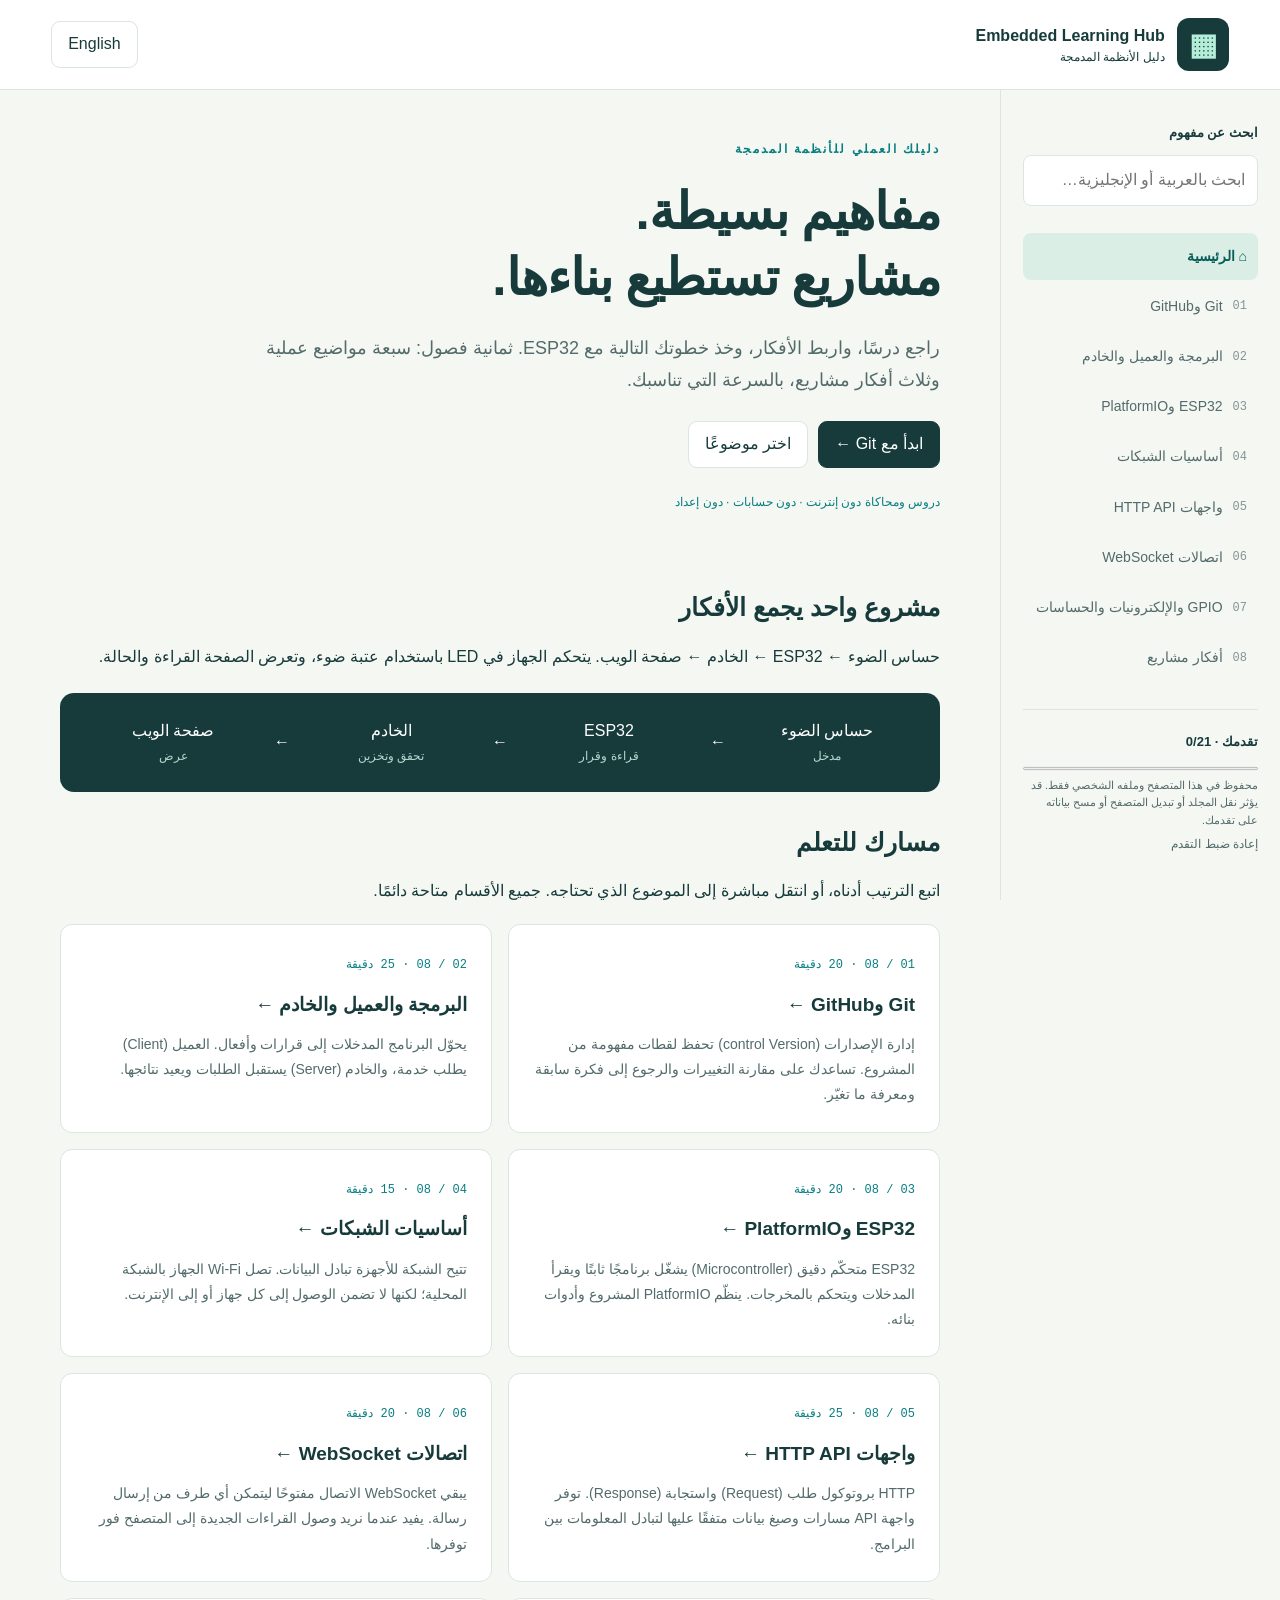
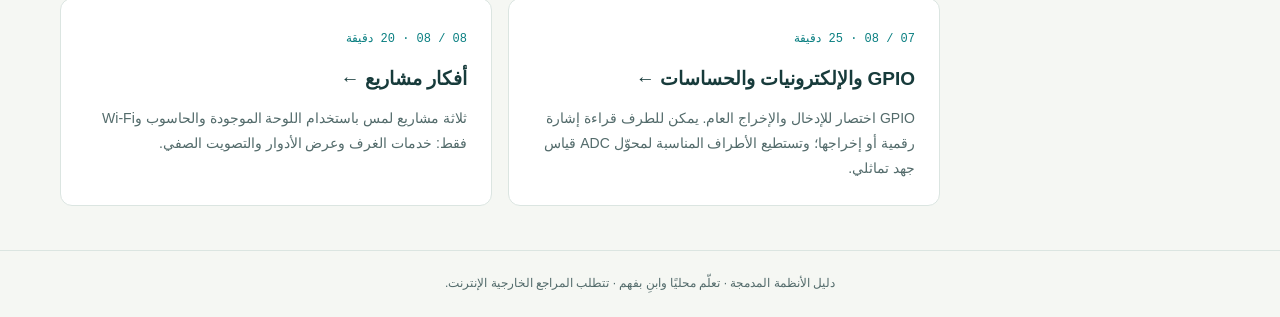
==== index.html @ a155a79a "creation" ====
<!doctype html>
<html lang="ar" dir="rtl">

<head>
    <meta charset="utf-8">
    <meta name="viewport" content="width=device-width, initial-scale=1">
    <meta name="description" content="Offline bilingual guide to ESP32 and embedded systems">
    <title>Embedded Learning Hub | دليل الأنظمة المدمجة</title>
    <link rel="stylesheet" href="assets/style.css">
    <script defer src="assets/lessons.js"></script>
    <script defer src="assets/projects.js"></script>
    <script defer src="assets/project-view.js"></script>
    <script defer src="assets/app.js"></script>
</head>

<body><a class="skip" href="#main">انتقل إلى المحتوى / Skip to content</a>
    <header><a class="brand" href="#home"><span class="chip">▦</span><span>Embedded Learning Hub<small>دليل الأنظمة
                    المدمجة</small></span></a>
        <div class="header-actions"><button id="language" lang="en">English</button><button id="menu"
                aria-controls="sidebar" aria-expanded="false">☰</button></div>
    </header>
    <div class="layout">
        <aside id="sidebar"><label id="search-label" for="search"></label><input id="search" type="search"
                autocomplete="off">
            <div id="results" aria-live="polite"></div>
            <nav id="nav"></nav>
            <div class="progress-box"><strong id="progress-label"></strong><progress id="progress" max="100"
                    value="0"></progress><small id="privacy"></small><button id="reset" class="quiet"></button></div>
        </aside>
        <main id="main" tabindex="-1"></main>
    </div>
    <div id="notice" role="status"></div>
    <footer id="footer"></footer>
</body>

</html>
---- assets/style.css ----
:root {
    --ink: #173b3b;
    --muted: #536b6b;
    --accent: #087e80;
    --line: #dbe5e1;
    --paper: #f5f7f3;
    --soft: #e8f3ee
}

* {
    box-sizing: border-box
}

body {
    margin: 0;
    background: var(--paper);
    color: var(--ink);
    font: 16px/1.8 "Segoe UI", Tahoma, Arial, sans-serif
}

a {
    color: var(--accent);
    text-underline-offset: 4px
}

button,
input {
    font: inherit
}

button,
.button {
    cursor: pointer;
    border: 1px solid var(--line);
    background: white;
    border-radius: 9px;
    padding: 8px 16px;
    color: var(--ink);
    text-decoration: none;
    display: inline-block
}

button:hover,
.button:hover {
    background: var(--soft)
}

:focus-visible {
    outline: 3px solid #cb792e;
    outline-offset: 4px
}

header {
    min-height: 90px;
    background: #fff;
    border-bottom: 1px solid var(--line);
    display: flex;
    align-items: center;
    justify-content: space-between;
    padding: 16px 4%;
    gap: 16px;
    position: sticky;
    top: 0;
    z-index: 10
}

.brand {
    display: flex;
    gap: 12px;
    align-items: center;
    text-decoration: none;
    color: var(--ink);
    font-weight: 700;
    line-height: 1.5
}

.brand small {
    display: block;
    font-weight: 400;
    font-size: 12px
}

.chip {
    background: var(--ink);
    color: #b4eed9;
    border-radius: 12px;
    padding: 4px 12px;
    font-size: 30px
}

.header-actions {
    display: flex;
    align-items: center;
    gap: 12px
}

.offline {
    font-size: 12px;
    color: var(--accent)
}

.offline:before {
    content: '● ';
    color: #16946e
}

.layout {
    display: grid;
    grid-template-columns: 280px minmax(0, 1fr);
    max-width: 1500px;
    margin: auto
}

aside {
    padding: 28px 22px;
    border-inline-end: 1px solid var(--line);
    position: sticky;
    top: 90px;
    height: calc(100vh - 90px);
    overflow: auto
}

aside label {
    font-size: 13px;
    font-weight: 600
}

input[type=search] {
    width: 100%;
    padding: 10px 12px;
    background: white;
    border: 1px solid var(--line);
    border-radius: 8px;
    margin: 8px 0 24px
}

nav a {
    display: flex;
    align-items: center;
    gap: 10px;
    padding: 11px;
    margin: 3px 0;
    text-decoration: none;
    color: var(--muted);
    border-radius: 8px;
    font-size: 14px
}

nav a.active {
    background: #dbeee6;
    color: #075e58;
    font-weight: 700
}

nav a span {
    font: 12px monospace;
    opacity: .7
}

.progress-box {
    border-top: 1px solid var(--line);
    margin-top: 28px;
    padding-top: 20px;
    font-size: 13px
}

.progress-box small {
    display: block;
    color: var(--muted);
    line-height: 1.6
}

progress {
    width: 100%;
    height: 7px;
    accent-color: var(--accent)
}

.quiet {
    background: transparent;
    font-size: 12px;
    padding: 5px 0;
    border: 0;
    color: var(--muted)
}

main {
    padding: 44px 6%;
    min-width: 0;
    max-width: 1100px;
    width: 100%;
    margin: auto
}

.eyebrow {
    text-transform: uppercase;
    letter-spacing: 2px;
    font-size: 12px;
    color: var(--accent);
    font-weight: 700
}

h1 {
    font-size: clamp(30px, 4vw, 52px);
    line-height: 1.3;
    letter-spacing: -1px;
    margin: 16px 0 20px
}

h2 {
    font-size: 25px;
    line-height: 1.5;
    margin: 32px 0 16px
}

h3 {
    font-size: 19px;
    margin: 0 0 10px
}

p {
    margin: 10px 0 18px
}

.lead {
    color: var(--muted);
    font-size: 18px;
    max-width: 710px
}

.hero {
    padding-bottom: 26px
}

.actions {
    display: flex;
    gap: 10px;
    flex-wrap: wrap;
    margin: 24px 0
}

.primary {
    background: var(--ink);
    color: white;
    border-color: var(--ink)
}

.primary:hover {
    background: var(--accent);
    color: white
}

.flow {
    display: flex;
    align-items: center;
    gap: 12px;
    flex-wrap: wrap;
    background: var(--ink);
    color: white;
    padding: 24px;
    border-radius: 14px;
    margin: 22px 0
}

.flow span {
    flex: 1;
    min-width: 80px;
    text-align: center
}

.flow small {
    display: block;
    color: #b7d8cf;
    font-size: 12px
}

.cards {
    display: grid;
    grid-template-columns: repeat(2, minmax(0, 1fr));
    gap: 16px
}

.card {
    background: white;
    border: 1px solid var(--line);
    border-radius: 12px;
    padding: 24px;
    display: block;
    text-decoration: none;
    color: var(--ink)
}

.card:hover {
    border-color: var(--accent)
}

.card .number {
    font: 12px monospace;
    color: var(--accent)
}

.card p {
    font-size: 14px;
    color: var(--muted);
    margin: 8px 0 0
}

.card h3 {
    margin-top: 10px
}

.lesson {
    max-width: 790px
}

.intro,
.exercise,
.demo {
    background: #e6f1eb;
    border: 1px solid #cce1d4;
    border-radius: 12px;
    padding: 22px;
    margin: 24px 0
}

.concept {
    border-bottom: 1px solid var(--line);
    padding: 16px 0
}

.code-wrap {
    background: #132e32;
    border-radius: 12px;
    overflow: hidden;
    margin: 16px 0;
    color: #ddf3e8
}

.code-head {
    display: flex;
    justify-content: space-between;
    align-items: center;
    padding: 10px 16px;
    background: #203e42;
    font-size: 12px;
    gap: 10px
}

.code-head button {
    font-size: 12px;
    padding: 3px 12px;
    background: transparent;
    color: #fff;
    border-color: #577775
}

pre {
    margin: 0;
    padding: 20px;
    overflow: auto;
    direction: ltr;
    text-align: left;
    font: 14px/1.75 Consolas, monospace;
    tab-size: 2
}

code,
bdi {
    direction: ltr;
    unicode-bidi: isolate
}

p code {
    background: #e2eae5;
    padding: 2px 5px;
    border-radius: 4px
}

details {
    background: white;
    border: 1px solid var(--line);
    border-radius: 9px;
    margin: 10px 0;
    padding: 14px 18px
}

summary {
    cursor: pointer;
    font-weight: 600
}

details p {
    color: var(--muted);
    margin-bottom: 0
}

.check {
    display: flex;
    align-items: flex-start;
    gap: 12px;
    margin: 12px 0
}

.check input {
    width: 19px;
    height: 19px;
    accent-color: var(--accent);
    margin-top: 6px;
    flex-shrink: 0
}

.resources li {
    margin-bottom: 14px
}

.resources small {
    display: block;
    color: var(--muted)
}

.pager {
    display: flex;
    justify-content: space-between;
    gap: 16px;
    margin-top: 40px;
    border-top: 1px solid var(--line);
    padding-top: 24px
}

.demo label {
    display: block;
    margin: 12px 0
}

.demo input[type=range] {
    width: 100%;
    accent-color: var(--accent)
}

.led {
    display: inline-block;
    width: 15px;
    height: 15px;
    border-radius: 50%;
    background: #82938e;
    margin-inline-end: 10px
}

.led.on {
    background: #eeb544;
    box-shadow: 0 0 0 5px #eeb54433
}

.demo pre {
    background: #fff;
    border-radius: 8px;
    color: var(--ink);
    margin-top: 12px
}

.demo output {
    font-weight: bold
}

.stage {
    outline: 3px solid #eeb544;
    border-radius: 8px
}

.log {
    min-height: 85px;
    padding: 14px;
    background: white;
    border-radius: 8px;
    margin: 14px 0;
    font-size: 14px
}

#results a {
    display: block;
    font-size: 14px;
    padding: 8px
}

#results p {
    font-size: 13px
}

#notice:not(:empty) {
    position: fixed;
    bottom: 18px;
    inset-inline-end: 18px;
    max-width: 340px;
    padding: 14px 20px;
    background: #173b3b;
    color: white;
    border-radius: 10px;
    z-index: 20
}

footer {
    border-top: 1px solid var(--line);
    padding: 22px;
    text-align: center;
    font-size: 12px;
    color: var(--muted)
}

.skip {
    position: absolute;
    top: -100px
}

.skip:focus {
    top: 5px;
    z-index: 30;
    background: white;
    padding: 10px
}

#menu {
    display: none
}

.anchor-links {
    display: flex;
    gap: 14px;
    flex-wrap: wrap;
    font-size: 13px
}

.tag {
    font-size: 12px;
    color: var(--accent)
}

@media(max-width:850px) {
    header {
        padding: 12px 18px;
        min-height: 76px
    }

    .brand {
        font-size: 13px
    }

    .chip {
        font-size: 24px
    }

    .offline {
        display: none
    }

    #menu {
        display: block
    }

    .layout {
        display: block
    }

    aside {
        display: none;
        position: fixed;
        top: 76px;
        bottom: 0;
        height: auto;
        width: min(330px, 90vw);
        z-index: 11;
        background: var(--paper);
        box-shadow: 0 10px 30px #163b3b22
    }

    aside.open {
        display: block
    }

    main {
        padding: 28px 20px
    }

    .cards {
        grid-template-columns: 1fr
    }

    .flow {
        padding: 18px;
        gap: 8px
    }

    .flow span {
        min-width: 55px;
        font-size: 13px
    }

    .header-actions {
        gap: 6px
    }

    h1 {
        letter-spacing: 0
    }
}

@media(prefers-reduced-motion:no-preference) {

    .card,
    button {
        transition: background .15s, border-color .15s
    }
}
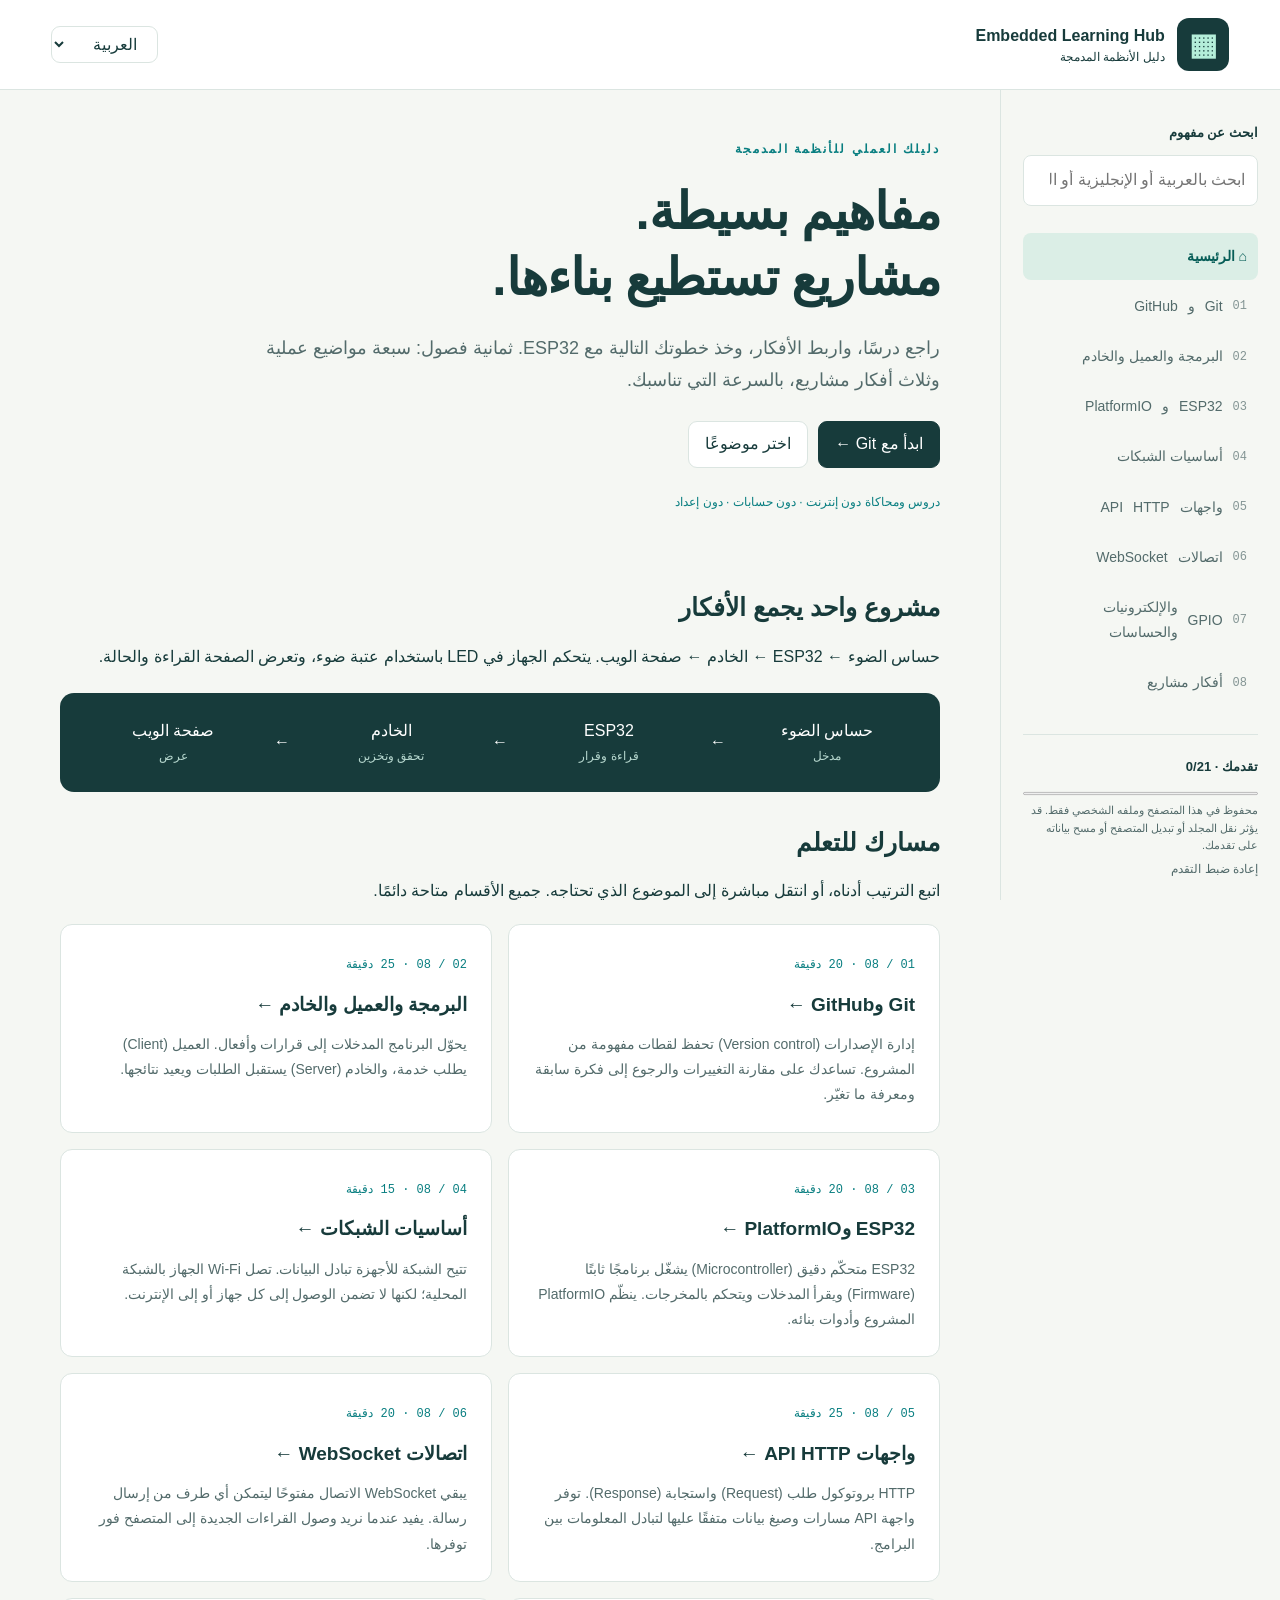
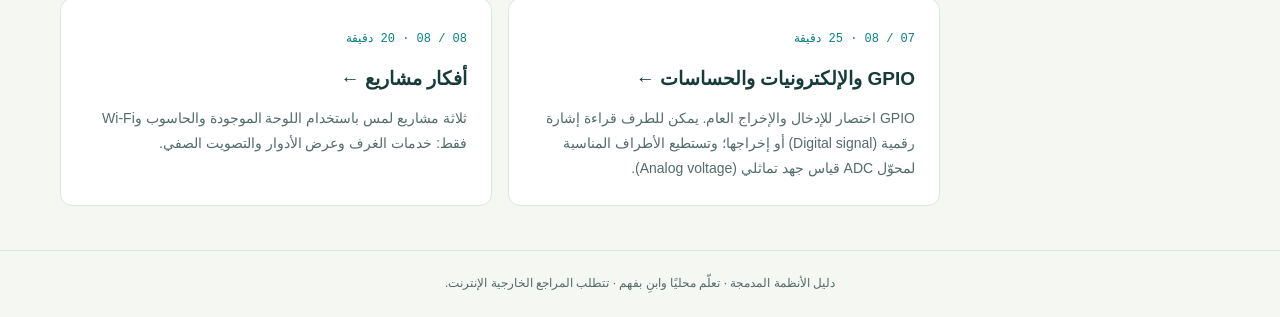
==== commit 4486c734: "final translations" ====
--- a/index.html
+++ b/index.html
@@ -10,13 +10,18 @@
     <script defer src="assets/lessons.js"></script>
     <script defer src="assets/projects.js"></script>
     <script defer src="assets/project-view.js"></script>
+    <script defer src="assets/hebrew.js"></script>
     <script defer src="assets/app.js"></script>
 </head>
 
 <body><a class="skip" href="#main">انتقل إلى المحتوى / Skip to content</a>
-    <header><a class="brand" href="#home"><span class="chip">▦</span><span>Embedded Learning Hub<small>دليل الأنظمة
+    <header><a class="brand" href="#home"><span class="chip">▦</span><span><bdi dir="ltr">Embedded Learning Hub</bdi><small>دليل الأنظمة
                     المدمجة</small></span></a>
-        <div class="header-actions"><button id="language" lang="en">English</button><button id="menu"
+        <div class="header-actions"><select id="language" aria-label="اللغة">
+                <option value="ar" lang="ar" dir="rtl" selected>العربية</option>
+                <option value="en" lang="en" dir="ltr">English</option>
+                <option value="he" lang="he" dir="rtl">עברית</option>
+            </select><button id="menu"
                 aria-controls="sidebar" aria-expanded="false">☰</button></div>
     </header>
     <div class="layout">
@@ -33,4 +38,4 @@
     <footer id="footer"></footer>
 </body>
 
-</html>+</html>
--- a/assets/style.css
+++ b/assets/style.css
@@ -24,12 +24,14 @@
 }
 
 button,
-input {
+input,
+select {
     font: inherit
 }
 
 button,
-.button {
+.button,
+#language {
     cursor: pointer;
     border: 1px solid var(--line);
     background: white;
@@ -374,6 +376,11 @@
     background: #e2eae5;
     padding: 2px 5px;
     border-radius: 4px
+}
+
+/* Keep an English gloss and both parentheses together inside Arabic text. */
+.technical-term {
+    white-space: nowrap
 }
 
 details {
@@ -609,4 +616,4 @@
     button {
         transition: background .15s, border-color .15s
     }
-}+}
